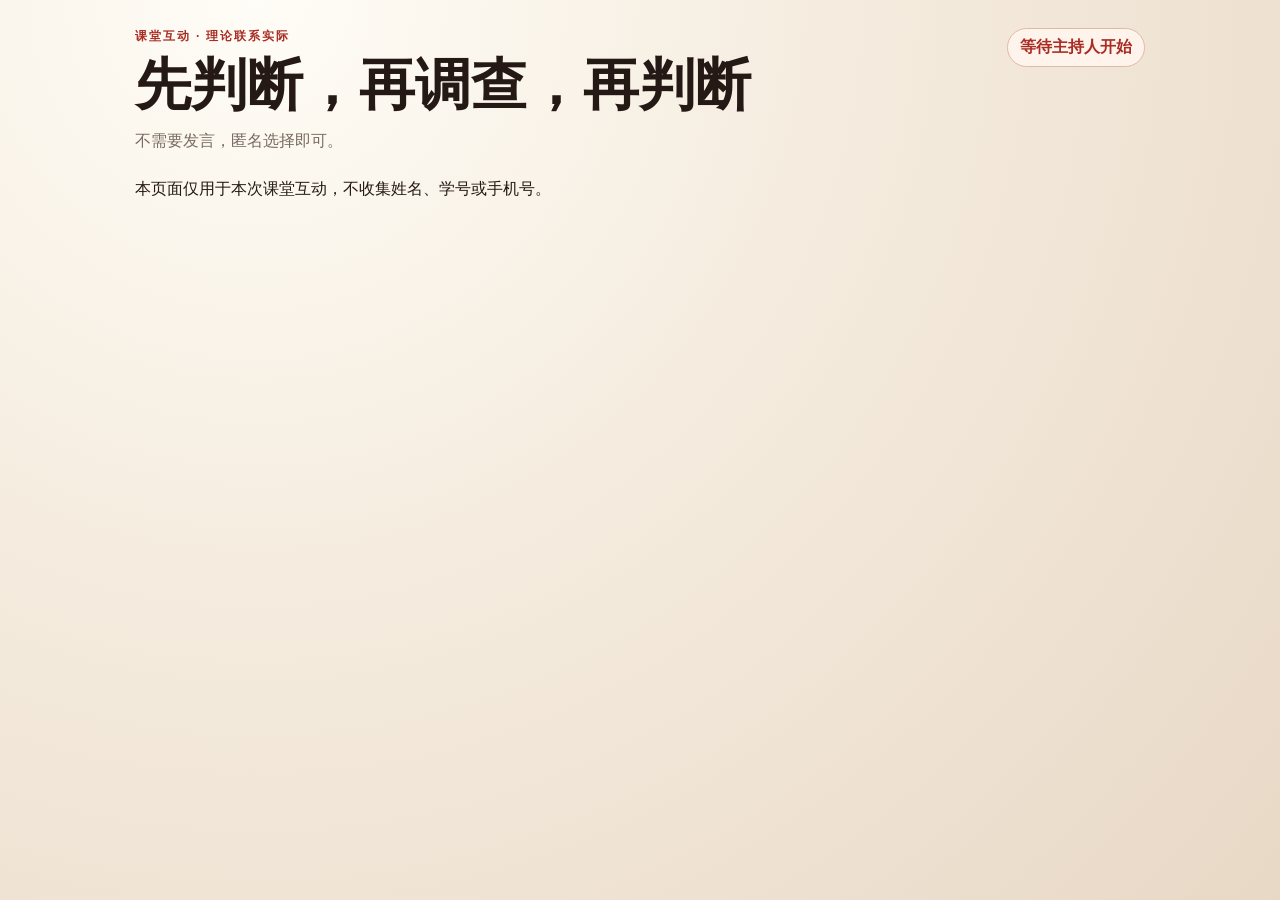
==== index.html @ 5b91492b "Initial classroom interaction site" ====
<!doctype html><html lang="zh-CN"><head><meta charset="utf-8"><meta name="viewport" content="width=device-width,initial-scale=1"><title>课堂互动</title><link rel="stylesheet" href="./style.css"><script src="./config.js"></script></head><body><main class="shell"><header class="top"><div><div class="eyebrow">课堂互动 · 理论联系实际</div><h1 class="title">先判断，再调查，再判断</h1><div class="subtitle">不需要发言，匿名选择即可。</div></div><div id="phaseBadge" class="badge">等待主持人开始</div></header><section id="app"></section><div class="footer">本页面仅用于本次课堂互动，不收集姓名、学号或手机号。</div></main><script type="module" src="./participant.js"></script></body></html>
---- style.css ----
:root{--ink:#241914;--muted:#796b61;--red:#a92d24;--paper:#fffaf1;--cream:#f2e5d2;--line:#decdbb;--green:#2d7e5a;--shadow:0 18px 50px rgba(65,35,18,.12)}*{box-sizing:border-box}body{margin:0;color:var(--ink);font-family:-apple-system,BlinkMacSystemFont,"PingFang SC","Microsoft YaHei",sans-serif;background:radial-gradient(circle at 20% 0%,#fffdf7 0,#f5ecdf 42%,#e8d8c6 100%);min-height:100vh}button{font:inherit;cursor:pointer;border:0}.shell{max-width:1050px;margin:0 auto;padding:28px 20px 60px}.top{display:flex;justify-content:space-between;gap:20px;align-items:flex-start;margin-bottom:24px}.eyebrow{letter-spacing:.16em;text-transform:uppercase;font-size:12px;color:var(--red);font-weight:800}.title{font-family:Georgia,"Songti SC",serif;font-size:clamp(30px,5vw,56px);line-height:1.08;margin:10px 0 12px}.subtitle{color:var(--muted);font-size:16px;line-height:1.7}.badge{border:1px solid #e1b9a9;background:#fff4ec;color:var(--red);padding:8px 12px;border-radius:999px;white-space:nowrap;font-weight:700}.card{background:rgba(255,250,241,.86);border:1px solid rgba(177,131,94,.25);border-radius:22px;box-shadow:var(--shadow);padding:24px;margin:16px 0}.scenario{font-family:Georgia,"Songti SC",serif;font-size:23px;line-height:1.5}.small{font-size:13px;color:var(--muted);line-height:1.6}.options{display:grid;grid-template-columns:repeat(3,1fr);gap:14px;margin-top:20px}.option{position:relative;text-align:left;background:#fffdf8;border:2px solid var(--line);padding:20px;border-radius:16px;min-height:132px;transition:.2s}.option:hover{transform:translateY(-2px);border-color:#c37d65}.option.selected{border-color:var(--red);background:#fff0e6;box-shadow:0 0 0 4px rgba(169,45,36,.10)}.option .letter{font-size:27px;font-weight:900;color:var(--red);margin-bottom:8px}.option strong{display:block;font-size:18px}.option span{display:block;color:var(--muted);margin-top:7px;line-height:1.45}.option input{position:absolute;opacity:0}.primary{background:var(--red);color:white;padding:13px 20px;border-radius:12px;font-weight:800;box-shadow:0 8px 20px rgba(169,45,36,.22)}.secondary{background:#ead8c4;color:var(--ink);padding:13px 20px;border-radius:12px;font-weight:800}.primary:disabled,.secondary:disabled{opacity:.4;cursor:not-allowed}.actions{display:flex;flex-wrap:wrap;gap:10px;margin-top:20px}.notice{padding:14px 16px;border-radius:13px;background:#f7eadb;color:#5f4c3d;line-height:1.6}.notice.good{background:#e5f3e9;color:#215f43}.survey{border-left:4px solid var(--red);padding:13px 18px;background:#fff5e9;line-height:1.7}.survey li{margin:6px 0}.admin-grid{display:grid;grid-template-columns:1fr 1.1fr;gap:18px}.qr{width:min(360px,100%);display:block;margin:10px auto;border-radius:12px;background:#fff;padding:14px}.url{word-break:break-all;font-family:ui-monospace,monospace;font-size:13px;background:#f5eadc;padding:10px;border-radius:9px}.controls{display:flex;flex-wrap:wrap;gap:9px}.control{padding:11px 14px;border-radius:10px;background:#efe0cc;font-weight:800}.control.danger{background:#f4d2c5;color:#862217}.metric-grid{display:grid;grid-template-columns:repeat(3,1fr);gap:12px}.metric{padding:16px;border:1px solid var(--line);border-radius:14px;background:#fffdf8}.metric b{font-size:30px;display:block;color:var(--red)}.bars{display:grid;gap:12px}.barrow{display:grid;grid-template-columns:35px 1fr 50px;align-items:center;gap:10px}.bar{height:18px;background:#eadfd1;border-radius:999px;overflow:hidden}.fill{height:100%;background:linear-gradient(90deg,var(--red),#e8765f);border-radius:999px;transition:width .35s}.tag{font-weight:900;color:var(--red)}@media(max-width:720px){.top{display:block}.badge{display:inline-block;margin-top:12px}.options,.admin-grid{grid-template-columns:1fr}.scenario{font-size:20px}.shell{padding:18px 13px 40px}.metric-grid{grid-template-columns:1fr 1fr}}
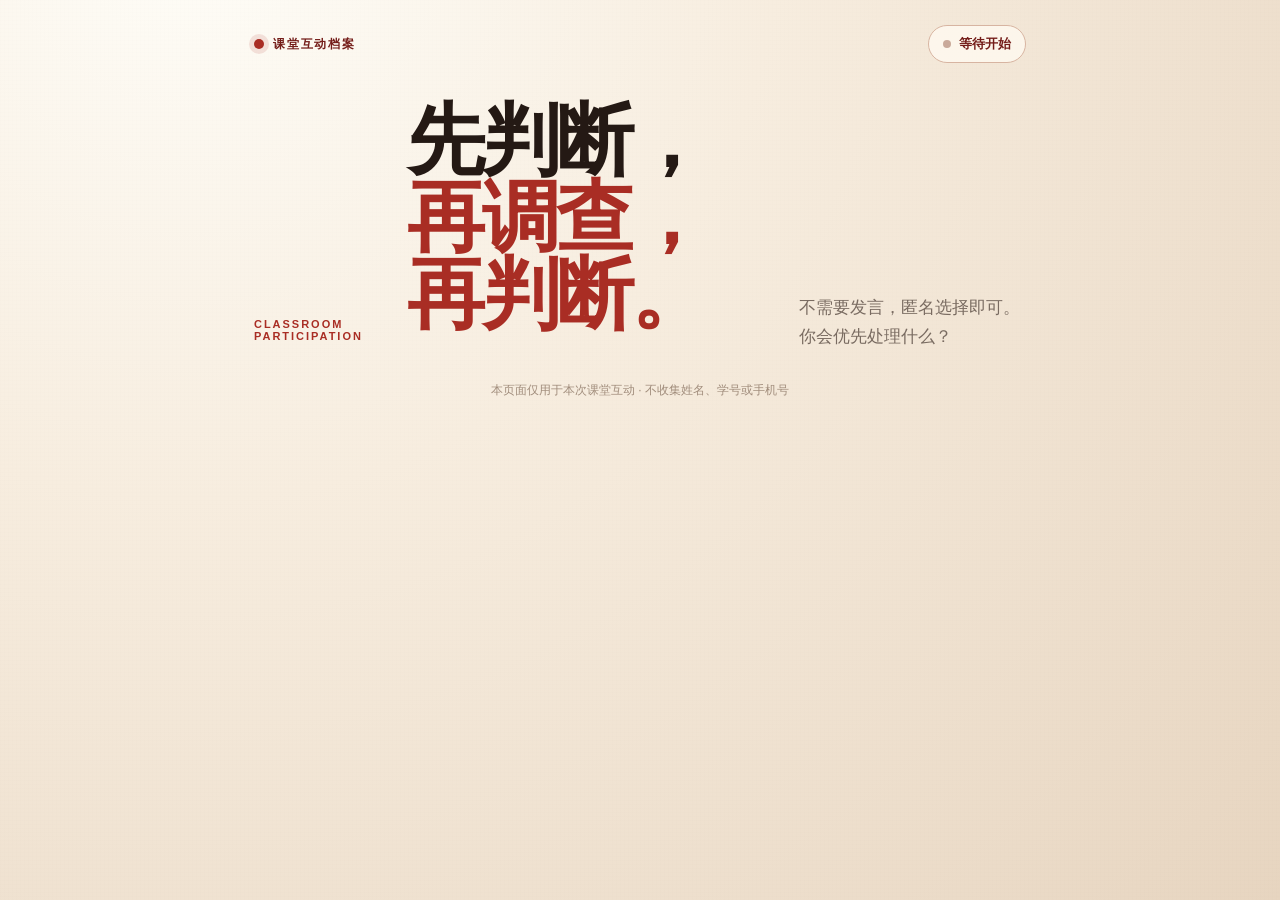
==== commit 8bd1f512: "Fix QR controls and redesign classroom interaction UI" ====
--- a/index.html
+++ b/index.html
@@ -1 +1 @@
-<!doctype html><html lang="zh-CN"><head><meta charset="utf-8"><meta name="viewport" content="width=device-width,initial-scale=1"><title>课堂互动</title><link rel="stylesheet" href="./style.css"><script src="./config.js"></script></head><body><main class="shell"><header class="top"><div><div class="eyebrow">课堂互动 · 理论联系实际</div><h1 class="title">先判断，再调查，再判断</h1><div class="subtitle">不需要发言，匿名选择即可。</div></div><div id="phaseBadge" class="badge">等待主持人开始</div></header><section id="app"></section><div class="footer">本页面仅用于本次课堂互动，不收集姓名、学号或手机号。</div></main><script type="module" src="./participant.js"></script></body></html>
+<!doctype html><html lang="zh-CN"><head><meta charset="utf-8"><meta name="viewport" content="width=device-width,initial-scale=1"><title>课堂互动｜先判断，再调查，再判断</title><link rel="stylesheet" href="./style.css"><script src="./config.js"></script></head><body class="participant-page"><main class="shell participant-shell"><header class="site-header"><div class="brand-mark"><span class="brand-dot"></span><span>课堂互动档案</span></div><div id="phaseBadge" class="phase-badge"><span class="phase-dot"></span>等待开始</div></header><section class="hero hero-participant"><p class="eyebrow">CLASSROOM PARTICIPATION</p><h1>先判断，<br><em>再调查，再判断。</em></h1><p class="hero-copy">不需要发言，匿名选择即可。你会优先处理什么？</p></section><div id="app"></div><footer class="site-footer">本页面仅用于本次课堂互动 · 不收集姓名、学号或手机号</footer></main><script type="module" src="./participant.js"></script></body></html>
--- a/style.css
+++ b/style.css
@@ -1 +1 @@
-:root{--ink:#241914;--muted:#796b61;--red:#a92d24;--paper:#fffaf1;--cream:#f2e5d2;--line:#decdbb;--green:#2d7e5a;--shadow:0 18px 50px rgba(65,35,18,.12)}*{box-sizing:border-box}body{margin:0;color:var(--ink);font-family:-apple-system,BlinkMacSystemFont,"PingFang SC","Microsoft YaHei",sans-serif;background:radial-gradient(circle at 20% 0%,#fffdf7 0,#f5ecdf 42%,#e8d8c6 100%);min-height:100vh}button{font:inherit;cursor:pointer;border:0}.shell{max-width:1050px;margin:0 auto;padding:28px 20px 60px}.top{display:flex;justify-content:space-between;gap:20px;align-items:flex-start;margin-bottom:24px}.eyebrow{letter-spacing:.16em;text-transform:uppercase;font-size:12px;color:var(--red);font-weight:800}.title{font-family:Georgia,"Songti SC",serif;font-size:clamp(30px,5vw,56px);line-height:1.08;margin:10px 0 12px}.subtitle{color:var(--muted);font-size:16px;line-height:1.7}.badge{border:1px solid #e1b9a9;background:#fff4ec;color:var(--red);padding:8px 12px;border-radius:999px;white-space:nowrap;font-weight:700}.card{background:rgba(255,250,241,.86);border:1px solid rgba(177,131,94,.25);border-radius:22px;box-shadow:var(--shadow);padding:24px;margin:16px 0}.scenario{font-family:Georgia,"Songti SC",serif;font-size:23px;line-height:1.5}.small{font-size:13px;color:var(--muted);line-height:1.6}.options{display:grid;grid-template-columns:repeat(3,1fr);gap:14px;margin-top:20px}.option{position:relative;text-align:left;background:#fffdf8;border:2px solid var(--line);padding:20px;border-radius:16px;min-height:132px;transition:.2s}.option:hover{transform:translateY(-2px);border-color:#c37d65}.option.selected{border-color:var(--red);background:#fff0e6;box-shadow:0 0 0 4px rgba(169,45,36,.10)}.option .letter{font-size:27px;font-weight:900;color:var(--red);margin-bottom:8px}.option strong{display:block;font-size:18px}.option span{display:block;color:var(--muted);margin-top:7px;line-height:1.45}.option input{position:absolute;opacity:0}.primary{background:var(--red);color:white;padding:13px 20px;border-radius:12px;font-weight:800;box-shadow:0 8px 20px rgba(169,45,36,.22)}.secondary{background:#ead8c4;color:var(--ink);padding:13px 20px;border-radius:12px;font-weight:800}.primary:disabled,.secondary:disabled{opacity:.4;cursor:not-allowed}.actions{display:flex;flex-wrap:wrap;gap:10px;margin-top:20px}.notice{padding:14px 16px;border-radius:13px;background:#f7eadb;color:#5f4c3d;line-height:1.6}.notice.good{background:#e5f3e9;color:#215f43}.survey{border-left:4px solid var(--red);padding:13px 18px;background:#fff5e9;line-height:1.7}.survey li{margin:6px 0}.admin-grid{display:grid;grid-template-columns:1fr 1.1fr;gap:18px}.qr{width:min(360px,100%);display:block;margin:10px auto;border-radius:12px;background:#fff;padding:14px}.url{word-break:break-all;font-family:ui-monospace,monospace;font-size:13px;background:#f5eadc;padding:10px;border-radius:9px}.controls{display:flex;flex-wrap:wrap;gap:9px}.control{padding:11px 14px;border-radius:10px;background:#efe0cc;font-weight:800}.control.danger{background:#f4d2c5;color:#862217}.metric-grid{display:grid;grid-template-columns:repeat(3,1fr);gap:12px}.metric{padding:16px;border:1px solid var(--line);border-radius:14px;background:#fffdf8}.metric b{font-size:30px;display:block;color:var(--red)}.bars{display:grid;gap:12px}.barrow{display:grid;grid-template-columns:35px 1fr 50px;align-items:center;gap:10px}.bar{height:18px;background:#eadfd1;border-radius:999px;overflow:hidden}.fill{height:100%;background:linear-gradient(90deg,var(--red),#e8765f);border-radius:999px;transition:width .35s}.tag{font-weight:900;color:var(--red)}@media(max-width:720px){.top{display:block}.badge{display:inline-block;margin-top:12px}.options,.admin-grid{grid-template-columns:1fr}.scenario{font-size:20px}.shell{padding:18px 13px 40px}.metric-grid{grid-template-columns:1fr 1fr}}
+:root{--ink:#241914;--muted:#796b61;--red:#a92d24;--red-deep:#741d19;--paper:#fffaf1;--paper2:#fffdf8;--cream:#f2e5d2;--line:#decdbb;--green:#2d7e5a;--shadow:0 22px 70px rgba(65,35,18,.13)}*{box-sizing:border-box}html{min-height:100%;background:#e9dccb}body{margin:0;color:var(--ink);font-family:-apple-system,BlinkMacSystemFont,"PingFang SC","Microsoft YaHei",sans-serif;background:radial-gradient(circle at 15% -10%,#fffef9 0,#f7eddf 40%,#e7d5c0 100%);min-height:100vh}body:before{content:"";position:fixed;inset:0;pointer-events:none;opacity:.18;background-image:linear-gradient(rgba(100,50,20,.04) 1px,transparent 1px),linear-gradient(90deg,rgba(100,50,20,.025) 1px,transparent 1px);background-size:4px 4px}.shell{max-width:1160px;margin:0 auto;padding:25px 24px 50px;position:relative}.site-header{display:flex;align-items:center;justify-content:space-between;margin-bottom:30px}.brand-mark{font-size:12px;letter-spacing:.15em;text-transform:uppercase;font-weight:900;color:var(--red-deep);display:flex;align-items:center;gap:9px}.brand-dot{width:10px;height:10px;border-radius:50%;background:var(--red);box-shadow:0 0 0 5px rgba(169,45,36,.12)}.phase-badge{display:inline-flex;align-items:center;gap:8px;border:1px solid #d7b4a1;border-radius:999px;padding:9px 14px;background:rgba(255,250,241,.78);font-size:13px;font-weight:800;color:var(--red-deep)}.phase-dot{width:8px;height:8px;border-radius:50%;background:#c9a99a}.hero{display:flex;align-items:flex-end;justify-content:space-between;gap:30px;margin:12px 0 28px}.hero h1{font-family:Georgia,"Songti SC",serif;font-size:clamp(40px,7vw,78px);line-height:.99;letter-spacing:-.045em;margin:9px 0 18px;font-weight:900}.hero h1 em{color:var(--red);font-style:normal}.eyebrow{font-size:11px;letter-spacing:.18em;text-transform:uppercase;font-weight:900;color:var(--red);margin:0 0 10px}.hero-copy{max-width:620px;color:var(--muted);font-size:17px;line-height:1.7;margin:0}.hero-stamp{width:128px;height:128px;border:2px solid var(--red);color:var(--red);transform:rotate(-5deg);display:flex;flex-direction:column;align-items:center;justify-content:center;gap:5px;line-height:1.1;text-align:center;font-family:Georgia,"Songti SC",serif}.hero-stamp strong{font-size:23px}.hero-stamp span{font-size:9px;letter-spacing:.18em}.connection-bar{border-left:4px solid #c9a99a;background:rgba(255,250,241,.58);padding:10px 14px;color:var(--muted);font-size:13px;margin:0 0 18px}.connection-bar.good{border-color:var(--green);color:#296648}.connection-bar.warn{border-color:#b97922;color:#7f551a}.connection-bar.error{border-color:var(--red);color:var(--red-deep)}.admin-layout{display:grid;grid-template-columns:minmax(0,1.3fr) minmax(330px,.7fr);gap:20px}.paper-card{background:rgba(255,250,241,.9);border:1px solid rgba(177,131,94,.28);border-radius:24px;box-shadow:var(--shadow);padding:25px;margin-bottom:20px;position:relative;overflow:hidden}.paper-card:after{content:"";position:absolute;inset:0;pointer-events:none;border:1px solid rgba(255,255,255,.7);border-radius:24px}.section-kicker{font-size:10px;letter-spacing:.18em;color:var(--red);font-weight:900;margin-bottom:17px}.card-heading{display:flex;justify-content:space-between;gap:20px;align-items:flex-start}.card-heading h2,.paper-card h2{font-family:Georgia,"Songti SC",serif;font-size:27px;margin:0 0 8px;line-height:1.15}.card-heading p,.paper-card p{color:var(--muted);font-size:14px;line-height:1.6;margin:0}.red-seal{width:55px;height:55px;border:1.5px solid var(--red);color:var(--red);font-size:11px;font-weight:900;line-height:1.2;display:flex;justify-content:center;align-items:center;text-align:center;transform:rotate(-7deg)}.qr-stage{margin:21px auto 15px;width:min(320px,100%);aspect-ratio:1;background:#fffdf8;border:1px solid #eadaca;padding:14px;display:flex;align-items:center;justify-content:center;box-shadow:inset 0 0 0 7px #f8f0e5}.qr-stage #qr{line-height:0}.qr-stage canvas,.qr-stage img{max-width:100%;height:auto;display:block}.share-url{background:#f5eadc;border-radius:9px;padding:10px 12px;word-break:break-all;color:#6b5544;font:12px ui-monospace,SFMono-Regular,Menlo,monospace}.button-row,.actions{display:flex;flex-wrap:wrap;gap:10px;margin-top:14px}.button{font:inherit;cursor:pointer;border-radius:10px;padding:12px 16px;font-weight:850;border:1px solid transparent;transition:.16s}.button:hover{transform:translateY(-1px)}.button-dark{background:var(--ink);color:#fffaf1}.button-outline{background:transparent;color:var(--ink);border-color:#d9c5b0}.microcopy{font-size:12px!important;color:#8c796c!important;margin-top:13px!important}.microcopy code{background:#f1e3d4;padding:2px 4px;border-radius:4px}.flow-steps{display:grid;grid-template-columns:repeat(5,1fr);position:relative;margin:25px 0 26px}.flow-line{position:absolute;left:8%;right:8%;top:19px;height:1px;background:#d8c2ad}.flow-step{text-align:center;position:relative;z-index:1}.flow-step span{display:flex;margin:0 auto 8px;align-items:center;justify-content:center;width:38px;height:38px;border-radius:50%;background:#efe0cf;border:1px solid #dbc3ad;color:#8a7160;font-weight:900;font-size:12px}.flow-step b{display:block;font-size:12px}.flow-step small{display:block;color:#9a8779;font-size:11px;margin-top:4px}.flow-step.current span{background:var(--red);border-color:var(--red);color:#fff}.flow-step.current b{color:var(--red)}.flow-step.done span{background:#dcecdf;border-color:#98c0a4;color:#286346}.control-grid{display:grid;grid-template-columns:repeat(2,1fr);gap:10px}.control-button{background:#f1e4d4;border:1px solid #e2cdb8;border-radius:13px;padding:14px 15px;text-align:left;cursor:pointer;color:var(--ink);transition:.16s}.control-button:hover:not(:disabled){background:#ead3bf;transform:translateY(-1px)}.control-button:disabled{opacity:.42;cursor:not-allowed}.control-button.busy{opacity:.6}.control-button span{display:block;font-weight:900}.control-button small{display:block;color:#8b7667;margin-top:5px}.control-end{background:#f4dfd4;border-color:#dcae9f}.reset-link{background:transparent;color:#9c6553;border:0;text-decoration:underline;font-size:12px;cursor:pointer;margin-top:14px;padding:0}.inline-message{padding:11px 13px;border-radius:10px;background:#f7eadb;color:#715a48;font-size:12px;line-height:1.55;margin-top:15px}.inline-message.success{background:#e5f3e9;color:#286448}.inline-message.error{background:#f8e0da;color:#86271f}.inline-message.warn{background:#fff0d6;color:#82541b}.live-pill{font-size:10px;letter-spacing:.12em;color:var(--green);font-weight:900;display:flex;align-items:center;gap:6px}.live-pill i{width:7px;height:7px;border-radius:50%;background:var(--green);box-shadow:0 0 0 4px rgba(45,126,90,.12)}.metric-grid{display:grid;grid-template-columns:repeat(3,1fr);gap:9px;margin:22px 0}.metric{background:#fffdf8;border:1px solid #e6d6c5;padding:13px 10px;border-radius:13px}.metric small{display:block;color:#947e6d;font-size:11px}.metric strong{display:block;color:var(--red);font:800 34px Georgia,"Songti SC",serif;line-height:1.15;margin:4px 0}.metric span{font-size:11px;color:#947e6d}.metric-accent{background:#f9e8df;border-color:#e7c3b4}.result-block{margin-top:23px}.result-title{display:flex;justify-content:space-between;align-items:center;font-size:12px;margin-bottom:12px}.result-title span{color:#9a8270}.bars{display:grid;gap:10px}.bar-row{display:grid;grid-template-columns:92px 1fr 28px;gap:9px;align-items:center}.bar-label{display:flex;gap:7px;align-items:baseline}.bar-label b{color:var(--red);font-size:17px}.bar-label span{font-size:11px;color:#887466;white-space:nowrap}.bar-track{height:11px;background:#eadfd3;border-radius:999px;overflow:hidden}.bar-track i{display:block;height:100%;background:linear-gradient(90deg,var(--red),#db765e);border-radius:999px;transition:width .35s}.bar-row>strong{font-size:13px;text-align:right}.change-card{background:#2a211d;color:#fff7ed;border-color:#2a211d}.change-card h2{color:#fff7ed}.change-card p{color:#cbb9a7}.change-summary{margin-top:18px}.change-line{display:flex;align-items:baseline;gap:9px;border-bottom:1px solid rgba(255,255,255,.15);padding-bottom:14px}.change-line b{color:#f09c77;font:800 39px Georgia,"Songti SC",serif}.change-line span{color:#d8c9ba;font-size:13px}.change-grid{display:grid;grid-template-columns:1fr 1fr;gap:9px;margin-top:15px}.change-grid span{color:#cbb9a7;font-size:12px}.change-grid b{color:#fff;font-size:16px}.participant-shell{max-width:820px}.hero-participant{margin-bottom:24px}.participant-card{max-width:820px;margin:0 auto 20px}.waiting-card{text-align:center;padding:65px 25px}.empty-mark{width:70px;height:70px;border-radius:50%;background:#f1e0d0;color:var(--red);font:800 25px Georgia,"Songti SC",serif;display:flex;align-items:center;justify-content:center;margin:0 auto 22px}.round-heading{display:flex;justify-content:space-between;gap:20px;align-items:flex-start}.round-heading h2{font-size:31px;max-width:680px}.round-number{font:800 42px Georgia,"Songti SC",serif;color:#d8c0a8}.scenario{font-family:Georgia,"Songti SC",serif;font-size:25px;line-height:1.5}.options{display:grid;grid-template-columns:repeat(3,1fr);gap:14px;margin-top:23px}.option{position:relative;text-align:left;background:#fffdf8;border:2px solid #e4d4c3;padding:21px;border-radius:17px;min-height:145px;transition:.16s}.option:hover{border-color:#bd745c;transform:translateY(-2px)}.option.selected{border-color:var(--red);background:#fff0e6;box-shadow:0 0 0 5px rgba(169,45,36,.1)}.option .letter{font-size:28px;font-weight:900;color:var(--red);margin-bottom:9px}.option strong{display:block;font-size:19px}.option span{display:block;color:#8a7566;margin-top:8px;line-height:1.5}.option input{position:absolute;opacity:0}.survey{border-left:4px solid var(--red);padding:15px 18px;background:#fff4e7;line-height:1.75;margin:19px 0}.survey li{margin:6px 0}.notice{padding:14px 16px;border-radius:12px;background:#f7eadb;color:#695443;line-height:1.65}.notice.error{background:#f8e0da;color:#86271f}.site-footer{text-align:center;color:#a18d7c;font-size:12px;margin-top:30px}@media(max-width:800px){.admin-layout{grid-template-columns:1fr}.hero{align-items:flex-start}.hero-stamp{width:95px;height:95px}.hero-stamp strong{font-size:17px}.options{grid-template-columns:1fr}.flow-steps{gap:2px}.flow-step small{display:none}}@media(max-width:560px){.shell{padding:19px 14px 40px}.site-header{margin-bottom:24px}.hero h1{font-size:48px}.hero-stamp{display:none}.control-grid{grid-template-columns:1fr}.metric-grid{grid-template-columns:repeat(3,1fr)}.metric strong{font-size:27px}.bar-row{grid-template-columns:87px 1fr 24px}.bar-label span{font-size:10px}.round-heading h2{font-size:25px}.flow-step b{font-size:10px}}
